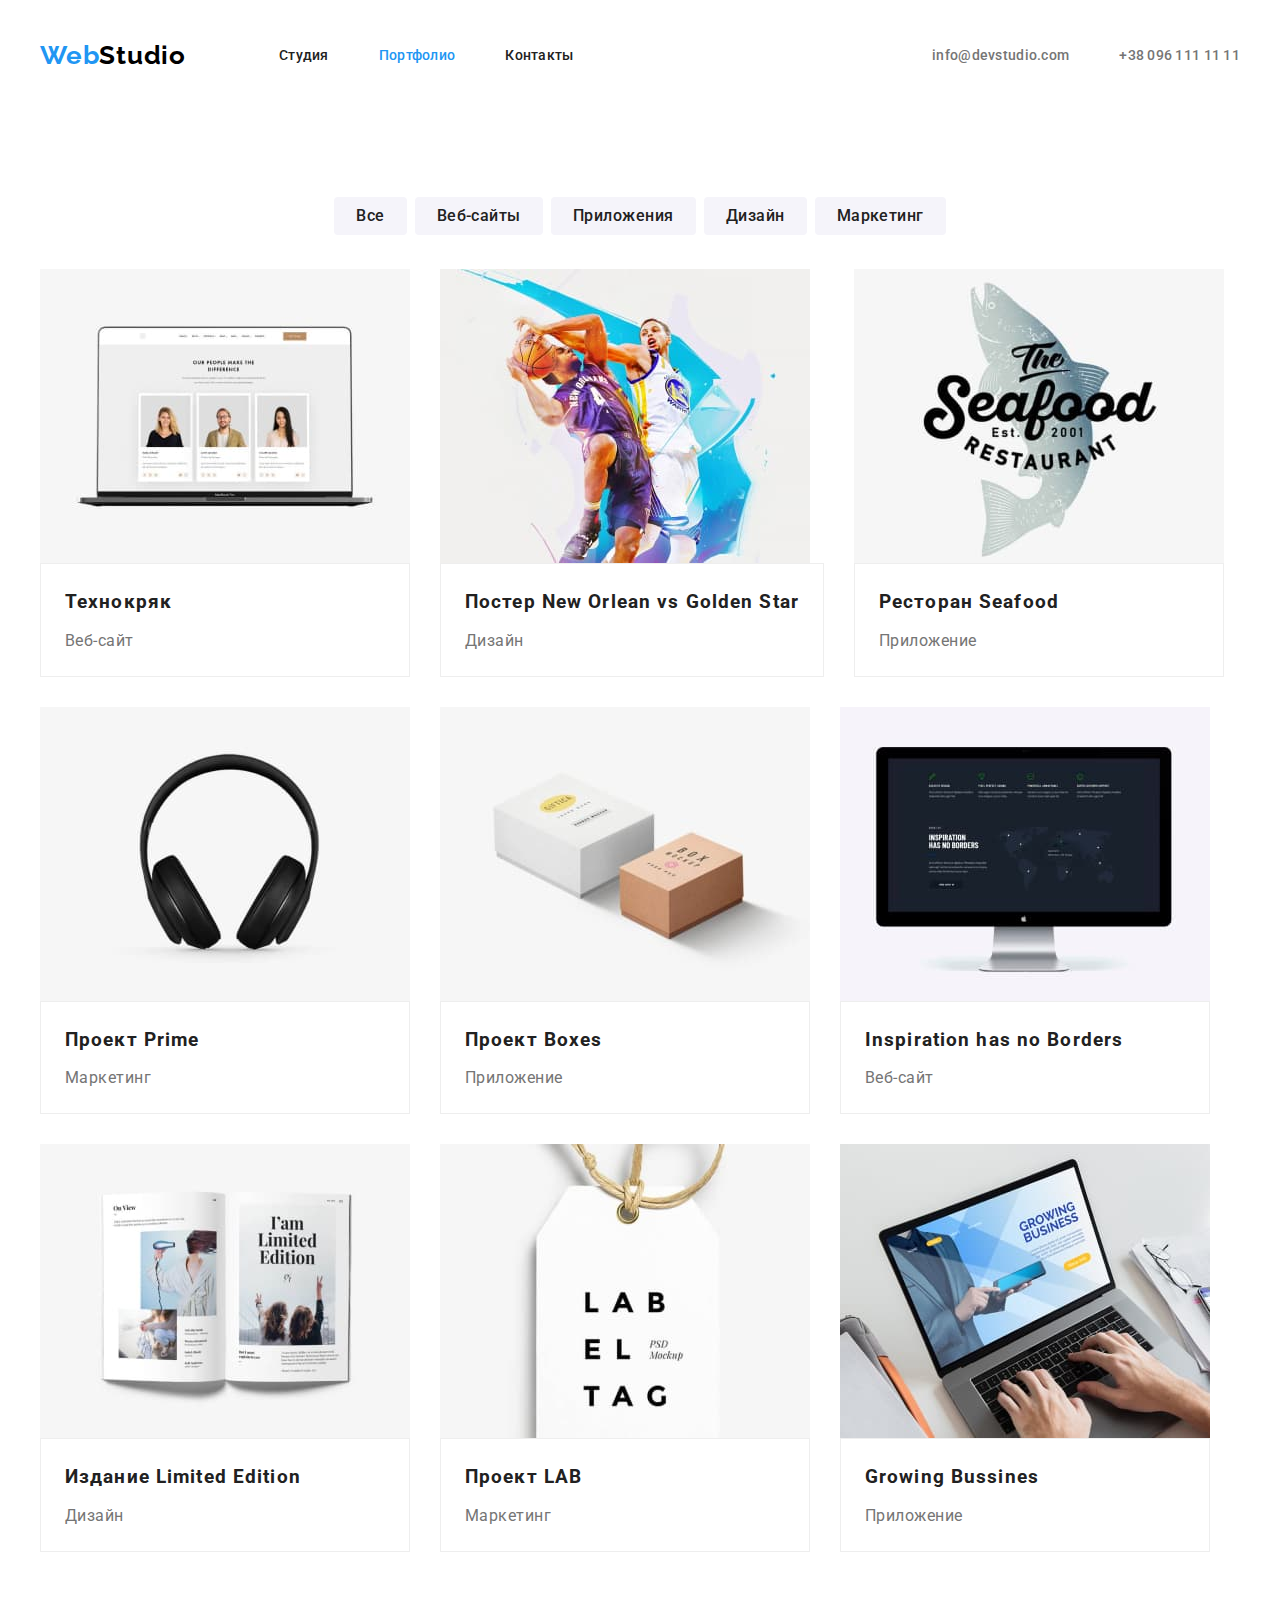
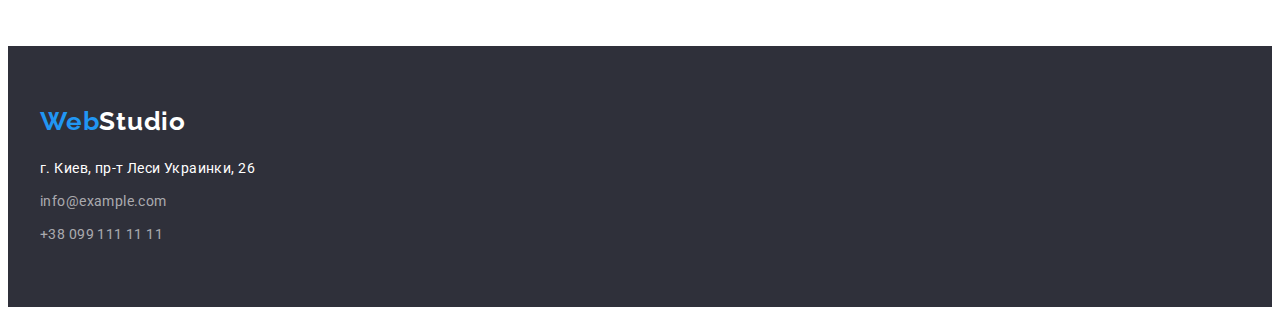
==== portfolio.html @ 2a8b315e "склонировала пред. репозиторий" ====
<!DOCTYPE html>
<html lang="ru">

<head>
    <meta charset="UTF-8" />
    <meta name="viewport" content="width=device-width, initial-scale=1.0" />
    <title>Document</title>
    <link rel="preconnect" href="https://fonts.gstatic.com">
    <link href="https://fonts.googleapis.com/css2?family=Raleway:wght@700&family=Roboto:wght@400;500;700;900&display=swap" rel="stylesheet">
    <link rel="stylesheet" href="./css/style.css">
</head>

<body>

    <!-- Верхняя линия -->

    <header class="header">
        <div class="container header-container">
          <nav class="navigation">
              <a class="logo-header link" href="">
                  <span class="first-word">Web</span>Studio
              </a>
  
              <ul class="menu list"> 
                  <li class="menu-item">
                      <a class="menu-link link" href="index.html">Студия</a>
                  </li>
                  <li class="menu-item">
                      <a class="menu-link link current" href="portfolio.html">Портфолио</a>
                  </li>
                  <li class="menu-item">
                      <a class="menu-link link" href="">Контакты</a>
                  </li>   
              </ul>
          </nav>
          <ul class="menu list">
              <li>
                <a class="contact link" href="mailto:info@devstudio.com">info@devstudio.com</a>
              </li>
             <li class="contact-menu">
                <a class="contact link" href="tel:+380961111111">+38 096 111 11 11</a>
              </li>
          </ul>
        </div>
         
      </header>
  

    <main>

        <section class="section">

         <!-- Фильтр -->

            <div class="container">
                <h1 hidden>Портфолио</h1>
                <ul class="filter list">
                    <li class="filter-button">
                        <button  class="portfolio-button" type="button">Все</button>
                    </li>
                    <li class="filter-button">
                        <button  class="portfolio-button" type="button">Веб-сайты</button>
                    </li>
                    <li class="filter-button">
                        <button  class="portfolio-button" type="button">Приложения</button>
                    </li>
                    <li class="filter-button">
                        <button  class="portfolio-button" type="button">Дизайн</button>
                    </li>
                    <li class="filter-button">
                        <button  class="portfolio-button" type="button">Маркетинг</button>
                    </li>
                </ul>
        
         <!-- Портфолио -->
    
                <ul class="card-set list">

                    <li class="item">
                                <img src="./images/website.jpg" 
                                alt="Веб-сайт Технокряк" 
                                width="370" height="294"/>

                            <div class="card-content">
                                <h3 class="card-desc">Технокряк</h3>
                                <p class="card-text">Веб-сайт</p>
                            </div>
                    </li>

                    <li class="item">
                            <img src="./images/design-new-orlean.jpg" 
                            alt="Постер Нью Орлеан и Голден Стар" 
                            width="370" height="294"/>

                        <div class="card-content">
                            <h3 class="card-desc">Постер New Orlean vs Golden Star</h3>
                            <p class="card-text">Дизайн</p>
                        </div>
                    </li>

                    <li class="item">
                                <img src="./images/app-seafood.jpg" 
                                alt="Ресторан Си фуд" 
                                width="370" height="294"/>

                            <div class="card-content">
                                <h3 class="card-desc">Ресторан Seafood</h3>
                                <p class="card-text">Приложение</p>
        
                            </div>
                    </li>

                    <li class="item">
                                <img src="./images/marketing-prime.jpg" 
                                alt="Большие черные наушники" 
                                width="370" height="294"/>

                            <div class="card-content">
                                <h3 class="card-desc">Проект Prime</h3>
                                <p class="card-text">Маркетинг</p>
        
                            </div>
                    </li>

                    <li class="item">
                                <img src="./images/app-boxes.jpg" 
                                alt="Белая и коричневая коробка" 
                                width="370" height="294"/>

                            <div class="card-content">
                                <h3 class="card-desc">Проект Boxes</h3>
                                <p class="card-text">Приложение</p>
                            </div>
    
                    </li>

                    <li class="item">
                                <img 
                                src="./images/website-inspiration.jpg" 
                                alt="Моноблок Эпл Ай Мак" 
                                width="370" height="294"
                                />

                            <div class="card-content">
                                <h3 class="card-desc">Inspiration has no Borders</h3>
                                <p class="card-text">Веб-сайт</p>
                                </div>
                    </li>

                    <li class="item">
                                <img src="./images/design-limited-edition.jpg" 
                                alt="Журнал Лимитед Эдишион" 
                                width="370" height="294"/>

                            <div class="card-content">
                                <h3 class="card-desc">Издание Limited Edition</h3>
                                <p class="card-text">Дизайн</p>
                            </div>
                    </li>

                    <li class="item">
                                <img src="./images/marketing-lab.jpg" 
                                alt="Табличка с надписью" 
                                width="370" height="294"/>

                            <div class="card-content">
                                <h3 class="card-desc">Проект LAB</h3>
                                <p class="card-text">Маркетинг</p>
                            </div>
                    </li>

                    <li class="item">
                                <img src="./images/app-growing-bussines.jpg" 
                                alt="Человек делает презентацию на ноутбуке" 
                                width="370" height="294"/>

                            <div class="card-content">
                                <h3 class="card-desc">Growing Bussines</h3>
                                <p class="card-text">Приложение</p>
                            </div>
                    </li>
                </ul>
            </div>
        </section>
        </div>
    </main>

    <!-- Футер -->
    <footer class="footer">
        <div class="container footer-container">
            <a class="logo-footer link" href=""><span class="first-word">Web</span><span class="second-word">Studio</span></a>
            <address class="address">
                <ul class="list">
                    <li class="address-item">
                        <a class="adress-link" href="">г. Киев, пр-т Леси Украинки, 26</a>
                    </li>
                    <li class="address-item">
                        <a class="contact-link" href="mailto:info@example.com">info@example.com</a>
                    </li>
                    <li class="address-item">
                        <a class="contact-link" href="tel:+380991111111">+38 099 111 11 11</a>
                    </li>
                </ul>
            </address>
        </div>
    </footer>
</body>

</html>
---- css/style.css ----
:root {
    --accent-color:#2196F3;
    --title-text-color: #212121;
    --primary-text-color: #757575;
    --secondary-text-color: #FFFFFF;
    --grey-bg-color: #2F303A;
    --white-bg-color: #E5E5E5;
}

body {
    font-family: "Roboto", sans-serif;
    font-style: normal;
    font-weight: 400;
    background-color: var(--secondary-text-color);
    color: var(--primary-text-color);
}

/*Верхняя линия*/

.header {
    background-color: var(--secondary-text-color);
    border-bottom: 1px #ECECEC;
}

.header-container {
    display: flex;
    align-items: center;
    justify-content: space-between;
    padding-top: 32px;
    padding-bottom: 32px;
}

.navigation {
    display: flex;
    align-items: center;
}

.logo-header{
    color: #000000;
    font-family: Raleway;
    font-weight: 700;
    font-size: 26px;
    line-height: 1.2;
    letter-spacing: 0.03em;
    margin-right: 93px;
}

.link {
    text-decoration: none;
}

.link:focus,
.link:hover {
    color: var(--accent-color);
}

.first-word {
    color: var(--accent-color);
}

.menu {
    font-weight: 500;
    font-size: 14px;
    line-height: 1.14;
    letter-spacing: 0.02em;
    display: flex;
}

.list {
    list-style-type: none;
}

.menu-item:not(:last-child) {
    margin-right: 50px;
}

.menu-link {
    color: var(--title-text-color);
}

.current {
    color: var(--accent-color);
}

.contact {
    color: var(--primary-text-color);
}

.contact-menu {
    margin-left: 50px;
}
/*Шапка сайта*/

.hero {
    background-color: var(--grey-bg-color);
}

.hero-container {
    display: flex;
    flex-direction: column;
    align-items: center;
    padding-top: 200px;
    padding-bottom: 200px;
}

.hero-title {
    font-weight: 900;
    font-size: 44px;
    line-height: 1.4;
    letter-spacing: 0.06em;
    color: var(--secondary-text-color);
    margin-bottom: 30px;
    width: 696px;
    text-align: center;
    text-transform: uppercase;
}

.button {
    font-weight: 700;
    font-size: 16px;
    line-height: 1.88;
    letter-spacing: 0.06em;
    color: var(--secondary-text-color);
    background-color: var(--accent-color);
    cursor: pointer;
    min-width: 200px;
    height: 50px;
    box-shadow: 0px 4px 4px rgba(0, 0, 0, 0.15);
    border-radius: 4px;
}

.button:hover,
.button:focus {
    color: var(--accent-color);
}

/*Особенности*/

.section {
    padding-top: 94px;
    padding-bottom: 94px;
}

.features {
    font-size: 14px;
    line-height: 1.71;
    letter-spacing: 0.03em;
    display: flex;
    justify-content: space-between;
    margin-left: -30px;
}

.feature-item {
    margin-left: 30px;
}

.feature-title {
    font-weight: 700;
    line-height: 1.14;
    color: var(--title-text-color);
    text-transform: uppercase;
    margin-bottom: 10px;
}

/*Чем мы занимаемся*/

.heading {
    font-weight: 700;
    font-size: 36px;
    line-height: 1.17;
    letter-spacing: 0.03em;
    text-align: center;
    color: var(--title-text-color);
    margin-bottom: 50px;
}

.work-container {
    display: flex;
    align-items: center;
    margin-left: -30px;
}
 
.work-item {
    margin-left: 30px;

}

/*Наша команда*/

.team {
    background-color: #F5F4FA;
}

.team-container {
    display: flex;
    align-items: center;
    margin-left: -30px;
}

.team-desc {
    font-weight: 500;
    font-size: 16px;
    line-height: 1.17;
    letter-spacing: 0.03em;
    color: var(--title-text-color);
    margin-left: 30px;
    text-align: center;
    background: #ffffff;
    box-shadow: 0px 1px 3px rgba(0, 0, 0, 0.12), 0px 1px 1px rgba(0, 0, 0, 0.14),
    0px 2px 1px rgba(0, 0, 0, 0.2);
    border-radius: 0px 0px 4px 4px;
}

.person-name {
    margin-bottom: 10px;
    margin-top: 30px;
}

.job-name {
    font-weight: 400;
    color: var(--primary-text-color);
    padding-bottom: 30px;
}

/*Футер*/

.footer {
    background-color: var(--grey-bg-color);
    padding-top: 60px;
    padding-bottom: 60px;
}

.footer-container {
    display: flex;
    flex-direction: column;
}

.address {
    margin-top: 20px;
}

.second-word {
    color: var(--secondary-text-color);
}

.address-item {
    font-style: normal;
    font-size: 14px;
    line-height: 1.71;
    letter-spacing: 0.03em;
}

.address-item:not(:last-child) {
    margin-bottom: 9px;
}

.adress-link {
    color: var(--secondary-text-color);
    text-decoration: none;
}

.adress-link:focus,
.adress-link:hover {
    color: var(--accent-color);
}

.contact-link {
    color: rgba(255, 255, 255, 0.6);
    text-decoration: none;
}
 
.contact-link:hover,
.contact-link:focus {
    color: var(--accent-color);
}

/*Портфолио*/

.filter {
    margin-bottom: 34px;
    display: flex;
    justify-content: center;
    margin-left: -8px;
}

.filter-button {
    margin-left: 8px;
}

.portfolio-button {
    font-family: "Roboto", sans-serif;
    font-weight: 500;
    font-size: 16px;
    line-height: 1.63;
    letter-spacing: 0.03em;
    text-align: center;
    color: var(--title-text-color);
    background-color: #F5F4FA;
    cursor: pointer;
    border-color: currentColor;
    border-radius: 4px;
    border: none;
    padding: 6px 22px;
}

.portfolio-button:hover,
.portfolio-button:focus {
    background-color: var(--accent-color);
    color: var(--secondary-text-color);
}

.card-desc {
    line-height: 2;
    letter-spacing: 0.06em;
    color: var(--title-text-color);
}

.card-text {
    font-size: 16px;
    line-height: 1.88;
    letter-spacing: 0.03em;
}

/*Позиционирование*/

h1,
h2,
h3,
h4,
h5,
h6,
p {
    margin-top: 0;
    margin-bottom: 0;
}

ul,
ol {
    margin-top: 0;
    margin-bottom: 0;
    padding-left: 0;
}

img {
    display: block;
    max-width: 100%;
    height: auto;
}

.container {
    width: 1200px;
    padding-left: 15px;
    padding-right: 15px;
    margin: 0 auto;
}



.logo-footer {
    color: #000000;
    font-family: Raleway;
    font-weight: 700;
    font-size: 26px;
    line-height: 1.2;
    letter-spacing: 0.03em;
}





.card {
 background-color: var(--secondary-text-color);
 box-shadow: 0px 1px 3px rgba(0, 0, 0, 0.12), 0px 1px 1px rgba(0, 0, 0, 0.14), 0px 2px 1px rgba(0, 0, 0, 0.2);
 border-radius: 0px 0px 4px 4px;
}

/*Позиционирование портфолио*/



.card-set {
    padding: 0;
    margin: 0;
    display: flex;
    flex-wrap: wrap;
    margin-left: -30px;
    margin-top: -30px;
}

.card-set > .item {
    margin-left: 30px;
    margin-top: 30px;
  }
  
  .portfolio-card {
    background: #FFFFFF;
    box-sizing: border-box;
  }
  
  .card-content {
    padding: 20px 24px;
    border: 1px solid #EEEEEE;
  }
  
  .card-text {
    margin-top: 4px;
  }
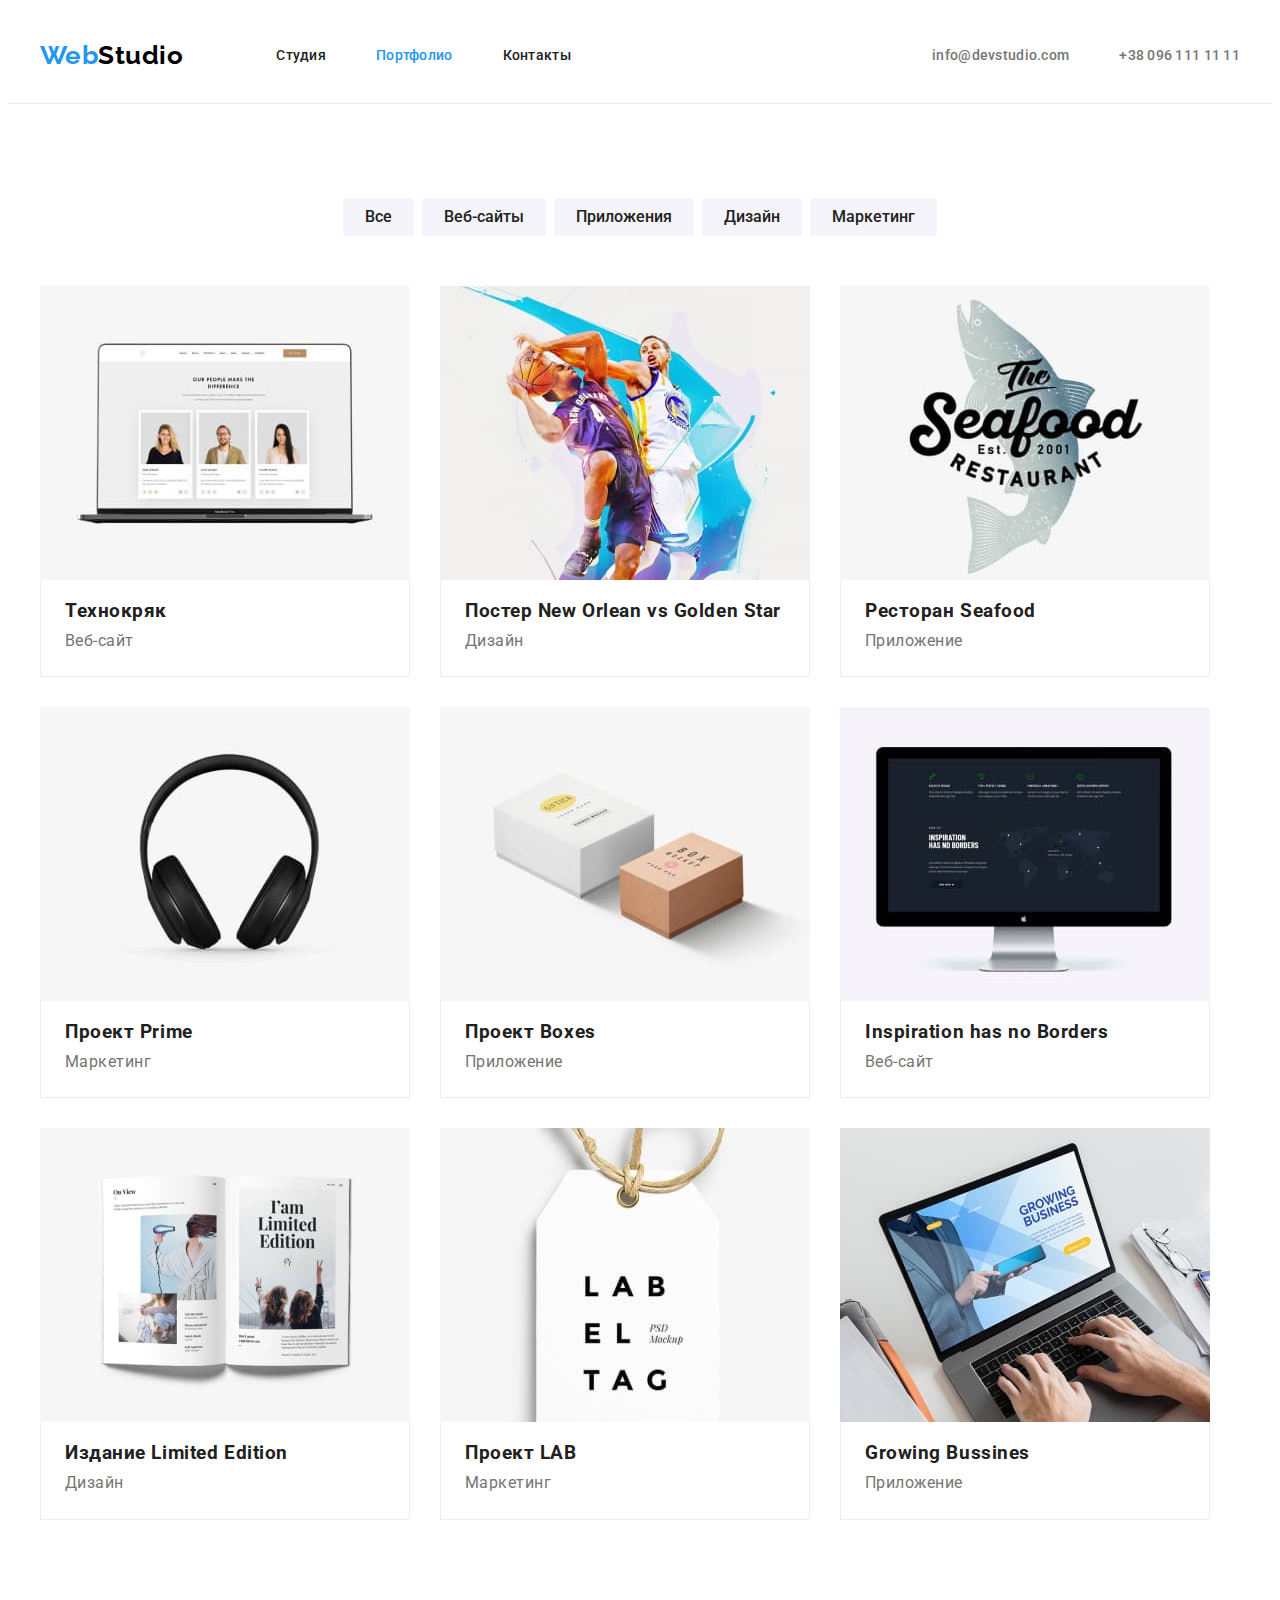
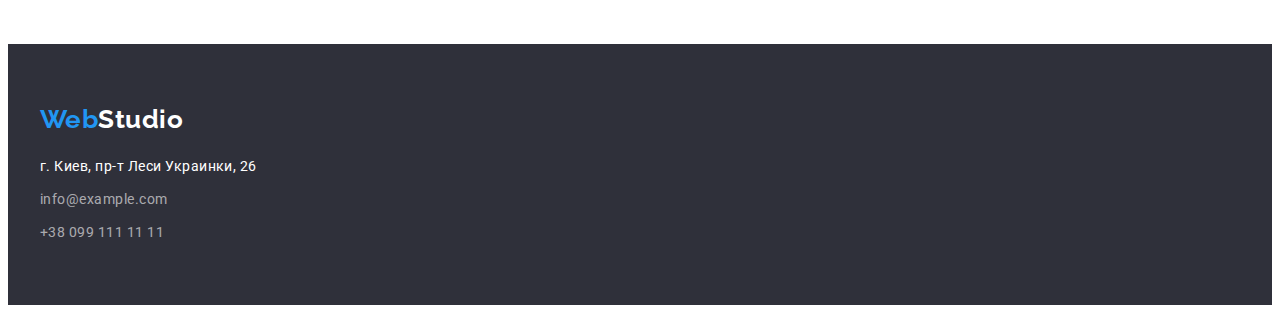
==== commit 741e23bc: "склонировала пред 3 дз, с исправлением" ====
--- a/portfolio.html
+++ b/portfolio.html
@@ -7,6 +7,7 @@
     <title>Document</title>
     <link rel="preconnect" href="https://fonts.gstatic.com">
     <link href="https://fonts.googleapis.com/css2?family=Raleway:wght@700&family=Roboto:wght@400;500;700;900&display=swap" rel="stylesheet">
+    <link rel="stylesheet" href="https://cdnjs.cloudflare.com/ajax/libs/modern-normalize/1.0.0/modern-normalize.min.css" integrity="sha512-ISS7cAi1PEhQ8jnbJpJZMd29NlhNj4AWYyLOSp2CE/CsHxTCu+r+t0D2yoJudVrd0/8fTVPUVDzY5Tvli75u/g==" crossorigin="anonymous" referrerpolicy="no-referrer" />
     <link rel="stylesheet" href="./css/style.css">
 </head>
 
@@ -77,20 +78,24 @@
                 <ul class="card-set list">
 
                     <li class="item">
-                                <img src="./images/website.jpg" 
-                                alt="Веб-сайт Технокряк" 
-                                width="370" height="294"/>
-
-                            <div class="card-content">
-                                <h3 class="card-desc">Технокряк</h3>
-                                <p class="card-text">Веб-сайт</p>
-                            </div>
-                    </li>
-
-                    <li class="item">
-                            <img src="./images/design-new-orlean.jpg" 
+                            <img 
+                            src="./images/website.jpg" 
+                            alt="Веб-сайт Технокряк" 
+                            width="370" height="294"
+                            />
+
+                        <div class="card-content">
+                            <h3 class="card-desc">Технокряк</h3>
+                            <p class="card-text">Веб-сайт</p>
+                        </div>
+                    </li>
+
+                    <li class="item">
+                            <img 
+                            src="./images/design-new-orlean.jpg" 
                             alt="Постер Нью Орлеан и Голден Стар" 
-                            width="370" height="294"/>
+                            width="370" height="294"
+                            />
 
                         <div class="card-content">
                             <h3 class="card-desc">Постер New Orlean vs Golden Star</h3>
@@ -99,9 +104,11 @@
                     </li>
 
                     <li class="item">
-                                <img src="./images/app-seafood.jpg" 
+                                <img 
+                                src="./images/app-seafood.jpg" 
                                 alt="Ресторан Си фуд" 
-                                width="370" height="294"/>
+                                width="370" height="294"
+                                />
 
                             <div class="card-content">
                                 <h3 class="card-desc">Ресторан Seafood</h3>
@@ -111,9 +118,11 @@
                     </li>
 
                     <li class="item">
-                                <img src="./images/marketing-prime.jpg" 
+                                <img 
+                                src="./images/marketing-prime.jpg" 
                                 alt="Большие черные наушники" 
-                                width="370" height="294"/>
+                                width="370" height="294"
+                                />
 
                             <div class="card-content">
                                 <h3 class="card-desc">Проект Prime</h3>
@@ -123,9 +132,11 @@
                     </li>
 
                     <li class="item">
-                                <img src="./images/app-boxes.jpg" 
+                                <img 
+                                src="./images/app-boxes.jpg" 
                                 alt="Белая и коричневая коробка" 
-                                width="370" height="294"/>
+                                width="370" height="294"
+                                />
 
                             <div class="card-content">
                                 <h3 class="card-desc">Проект Boxes</h3>
@@ -148,9 +159,11 @@
                     </li>
 
                     <li class="item">
-                                <img src="./images/design-limited-edition.jpg" 
+                                <img 
+                                src="./images/design-limited-edition.jpg" 
                                 alt="Журнал Лимитед Эдишион" 
-                                width="370" height="294"/>
+                                width="370" height="294"
+                                />
 
                             <div class="card-content">
                                 <h3 class="card-desc">Издание Limited Edition</h3>
@@ -159,9 +172,11 @@
                     </li>
 
                     <li class="item">
-                                <img src="./images/marketing-lab.jpg" 
+                                <img 
+                                src="./images/marketing-lab.jpg" 
                                 alt="Табличка с надписью" 
-                                width="370" height="294"/>
+                                width="370" height="294"
+                                />
 
                             <div class="card-content">
                                 <h3 class="card-desc">Проект LAB</h3>
@@ -170,9 +185,11 @@
                     </li>
 
                     <li class="item">
-                                <img src="./images/app-growing-bussines.jpg" 
+                                <img 
+                                src="./images/app-growing-bussines.jpg" 
                                 alt="Человек делает презентацию на ноутбуке" 
-                                width="370" height="294"/>
+                                width="370" height="294"
+                                />
 
                             <div class="card-content">
                                 <h3 class="card-desc">Growing Bussines</h3>
--- a/css/style.css
+++ b/css/style.css
@@ -13,13 +13,14 @@
     font-weight: 400;
     background-color: var(--secondary-text-color);
     color: var(--primary-text-color);
+    letter-spacing: 0.03em;
 }
 
 /*Верхняя линия*/
 
 .header {
     background-color: var(--secondary-text-color);
-    border-bottom: 1px #ECECEC;
+    border-bottom: 1px solid #ECECEC;
 }
 
 .header-container {
@@ -41,7 +42,6 @@
     font-weight: 700;
     font-size: 26px;
     line-height: 1.2;
-    letter-spacing: 0.03em;
     margin-right: 93px;
 }
 
@@ -144,7 +144,6 @@
 .features {
     font-size: 14px;
     line-height: 1.71;
-    letter-spacing: 0.03em;
     display: flex;
     justify-content: space-between;
     margin-left: -30px;
@@ -168,7 +167,6 @@
     font-weight: 700;
     font-size: 36px;
     line-height: 1.17;
-    letter-spacing: 0.03em;
     text-align: center;
     color: var(--title-text-color);
     margin-bottom: 50px;
@@ -201,7 +199,6 @@
     font-weight: 500;
     font-size: 16px;
     line-height: 1.17;
-    letter-spacing: 0.03em;
     color: var(--title-text-color);
     margin-left: 30px;
     text-align: center;
@@ -211,15 +208,20 @@
     border-radius: 0px 0px 4px 4px;
 }
 
+.team-card {
+    padding-top: 30px;
+    padding-bottom: 30px;
+}
+
 .person-name {
     margin-bottom: 10px;
-    margin-top: 30px;
+    /*margin-top: 30px;*/
 }
 
 .job-name {
     font-weight: 400;
     color: var(--primary-text-color);
-    padding-bottom: 30px;
+   /* padding-bottom: 30px;*/
 }
 
 /*Футер*/
@@ -235,6 +237,14 @@
     flex-direction: column;
 }
 
+.logo-footer {
+    color: #000000;
+    font-family: Raleway;
+    font-weight: 700;
+    font-size: 26px;
+    line-height: 1.2;
+}
+
 .address {
     margin-top: 20px;
 }
@@ -247,7 +257,6 @@
     font-style: normal;
     font-size: 14px;
     line-height: 1.71;
-    letter-spacing: 0.03em;
 }
 
 .address-item:not(:last-child) {
@@ -277,9 +286,11 @@
 /*Портфолио*/
 
 .filter {
-    margin-bottom: 34px;
+    margin-bottom: 50px;
     display: flex;
     justify-content: center;
+    align-items: center;
+    height: 100%;
     margin-left: -8px;
 }
 
@@ -292,7 +303,6 @@
     font-weight: 500;
     font-size: 16px;
     line-height: 1.63;
-    letter-spacing: 0.03em;
     text-align: center;
     color: var(--title-text-color);
     background-color: #F5F4FA;
@@ -309,16 +319,43 @@
     color: var(--secondary-text-color);
 }
 
+.card-set {
+    display: flex;
+    flex-wrap: wrap;
+   /* margin-right: -30px;
+    margin-bottom: -30px;*/
+}
+
+.item {
+    margin-right: 30px;
+    margin-bottom: 30px;
+}
+
+.item:nth-child(3n+3){
+    margin-right: -30px;
+}
+
+.card-link {
+    display: block;
+}
+
+.card-content {
+    padding: 20px 24px;
+    background-color: var(--secondary-text-color);
+    border-left: 1px solid #eeeeee;
+    border-right: 1px solid #eeeeee;
+    border-bottom: 1px solid #eeeeee;
+}
+
 .card-desc {
-    line-height: 2;
-    letter-spacing: 0.06em;
+    letter-spacing: 0.03em;
     color: var(--title-text-color);
 }
 
 .card-text {
     font-size: 16px;
     line-height: 1.88;
-    letter-spacing: 0.03em;
+    margin-top: 4px;
 }
 
 /*Позиционирование*/
@@ -352,57 +389,4 @@
     padding-left: 15px;
     padding-right: 15px;
     margin: 0 auto;
-}
-
-
-
-.logo-footer {
-    color: #000000;
-    font-family: Raleway;
-    font-weight: 700;
-    font-size: 26px;
-    line-height: 1.2;
-    letter-spacing: 0.03em;
-}
-
-
-
-
-
-.card {
- background-color: var(--secondary-text-color);
- box-shadow: 0px 1px 3px rgba(0, 0, 0, 0.12), 0px 1px 1px rgba(0, 0, 0, 0.14), 0px 2px 1px rgba(0, 0, 0, 0.2);
- border-radius: 0px 0px 4px 4px;
-}
-
-/*Позиционирование портфолио*/
-
-
-
-.card-set {
-    padding: 0;
-    margin: 0;
-    display: flex;
-    flex-wrap: wrap;
-    margin-left: -30px;
-    margin-top: -30px;
-}
-
-.card-set > .item {
-    margin-left: 30px;
-    margin-top: 30px;
-  }
-  
-  .portfolio-card {
-    background: #FFFFFF;
-    box-sizing: border-box;
-  }
-  
-  .card-content {
-    padding: 20px 24px;
-    border: 1px solid #EEEEEE;
-  }
-  
-  .card-text {
-    margin-top: 4px;
-  }+} 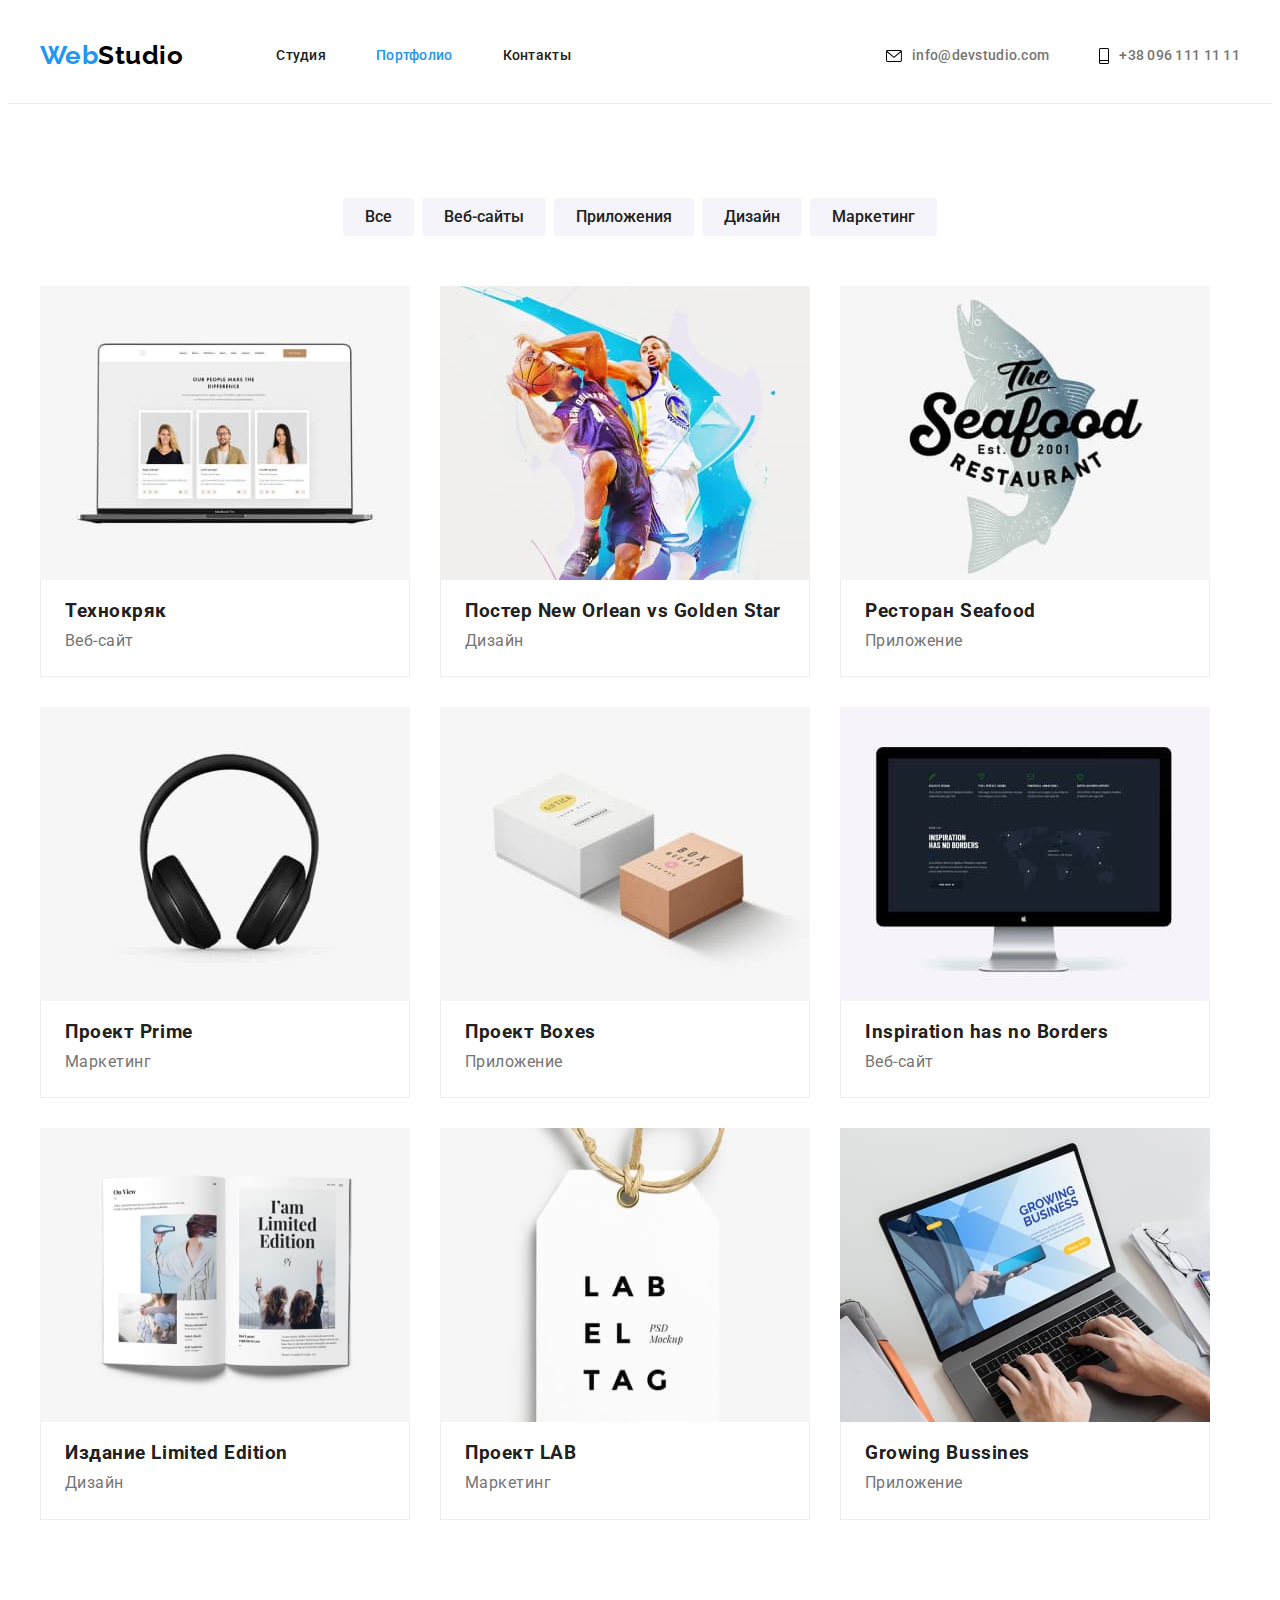
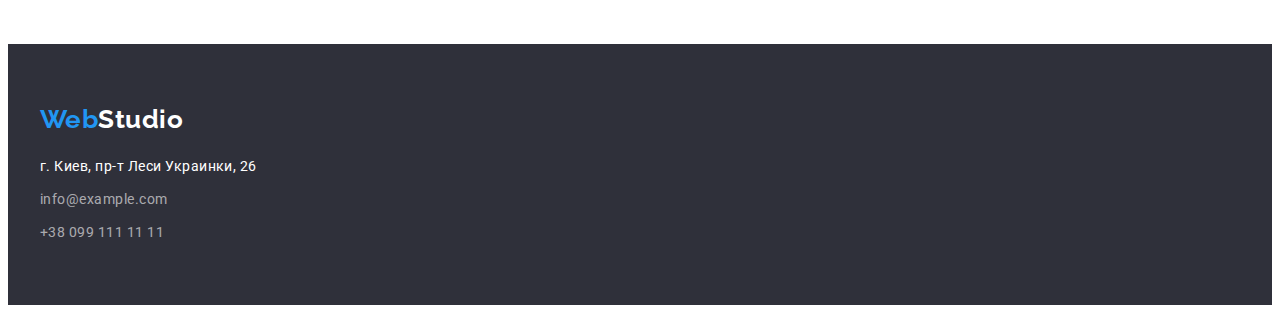
==== commit a87c7d07: "добавила соцсети к карточкам работников" ====
--- a/portfolio.html
+++ b/portfolio.html
@@ -35,17 +35,25 @@
               </ul>
           </nav>
           <ul class="menu list">
-              <li>
-                <a class="contact link" href="mailto:info@devstudio.com">info@devstudio.com</a>
+              <li class="contact-menu">
+                <a class="contact link" href="mailto:info@devstudio.com">
+                  <svg width="16" heigth="12" class="mail-icon">
+                      <use href="./images/icons.svg#icon-mail"></use>
+                  </svg>  
+                      info@devstudio.com</a>
               </li>
              <li class="contact-menu">
-                <a class="contact link" href="tel:+380961111111">+38 096 111 11 11</a>
+                <a class="contact link" href="tel:+380961111111">
+                  <svg width="10" heigth="16" class="phone-icon">
+                      <use href="./images/icons.svg#icon-smartphone"></use>
+                  </svg>  
+                      +38 096 111 11 11</a>
               </li>
           </ul>
         </div>
          
       </header>
-  
+    
 
     <main>
 
--- a/css/style.css
+++ b/css/style.css
@@ -84,15 +84,61 @@
 
 .contact {
     color: var(--primary-text-color);
+    display: flex;
+    align-items: center;
+    justify-content: center;
 }
 
 .contact-menu {
-    margin-left: 50px;
-}
+    display: flex;
+    align-items: center;
+    justify-content: center;
+}
+
+.contact-menu:not(:last-child) {
+    margin-right: 50px; 
+}
+
+.mail-icon {
+    width: 16px;
+    height: 12px;
+    margin-right: 10px;
+}
+
+.link:hover .mail-icon,
+.link:focus .mail-icon:focus {
+    fill: var(--accent-color);
+}
+
+.phone-icon {
+    width: 10px;
+    height: 16px;
+    margin-right: 10px;   
+}
+
+.link:hover .phone-icon,
+.link:focus .phone-icon {
+    fill: var(--accent-color);
+}
+
+
 /*Шапка сайта*/
 
 .hero {
-    background-color: var(--grey-bg-color);
+    height: 600px;
+    max-width: 1600px;
+    
+    background-image: linear-gradient(
+        to right,
+        rgba(47, 48, 58, 0.4),
+        rgba(47, 48, 58, 0.4)
+        ),
+        url(../images/bg-hero.jpg);
+    background-size: cover;
+    background-position: center;
+    background-repeat: no-repeat;
+    
+    background-color: #2F303A;
 }
 
 .hero-container {
@@ -153,6 +199,20 @@
     margin-left: 30px;
 }
 
+.feature-item-color {
+    background-color: #F5F4FA;
+    height: 120px;
+    text-align: center;
+    padding-top: 25px;
+    padding-bottom: 25px;
+    margin-bottom: 30px;
+}
+
+.item-icon {
+    width: 70px;
+    height: 70px;
+}
+
 .feature-title {
     font-weight: 700;
     line-height: 1.14;
@@ -222,6 +282,80 @@
     font-weight: 400;
     color: var(--primary-text-color);
    /* padding-bottom: 30px;*/
+}
+
+.social-list {
+    display: flex;
+    align-items: center;
+    justify-content: center;
+    margin-top: 16px;
+    height: 100%;
+}
+
+.social-list-item {
+    width: 44px;
+    height: 44px;
+    display: flex;
+    align-items: center;
+    justify-content: center;
+
+}
+
+
+
+.social-list-item-link {
+    display: block;
+    padding: 12px;
+    border-radius: 50%;
+    color: #AFB1B8;
+}
+
+.social-list-item-link:hover,
+.social-list-item-link:focus {
+    color: var(--secondary-text-color);
+    background-color: var(--accent-color);
+    cursor: pointer;
+}
+
+.social-list-icon {
+    width: 20px;
+    height: 20px;
+}
+
+/*Постоянные клиенты*/
+
+.clients {
+    display: flex;
+}
+
+.clients-item {
+    width: 170px;
+    height: 92px;
+}
+
+.clients-item:not(:last-child) {
+    margin-right: 30px;
+}
+
+.clients-link {
+    display: flex;
+    justify-content: center;
+    align-items: center;
+    width: 100%;
+    height: 100%;
+    border: 1px solid #afb1b8;
+    border-radius: 4px;
+    color: #afb1b8;
+}
+
+.clients-icon {
+    width: 106px;
+    height: 60px;
+}
+
+.clients-icon:focus,
+.clients-icon:hover {
+    color: var(--accent-color);
 }
 
 /*Футер*/
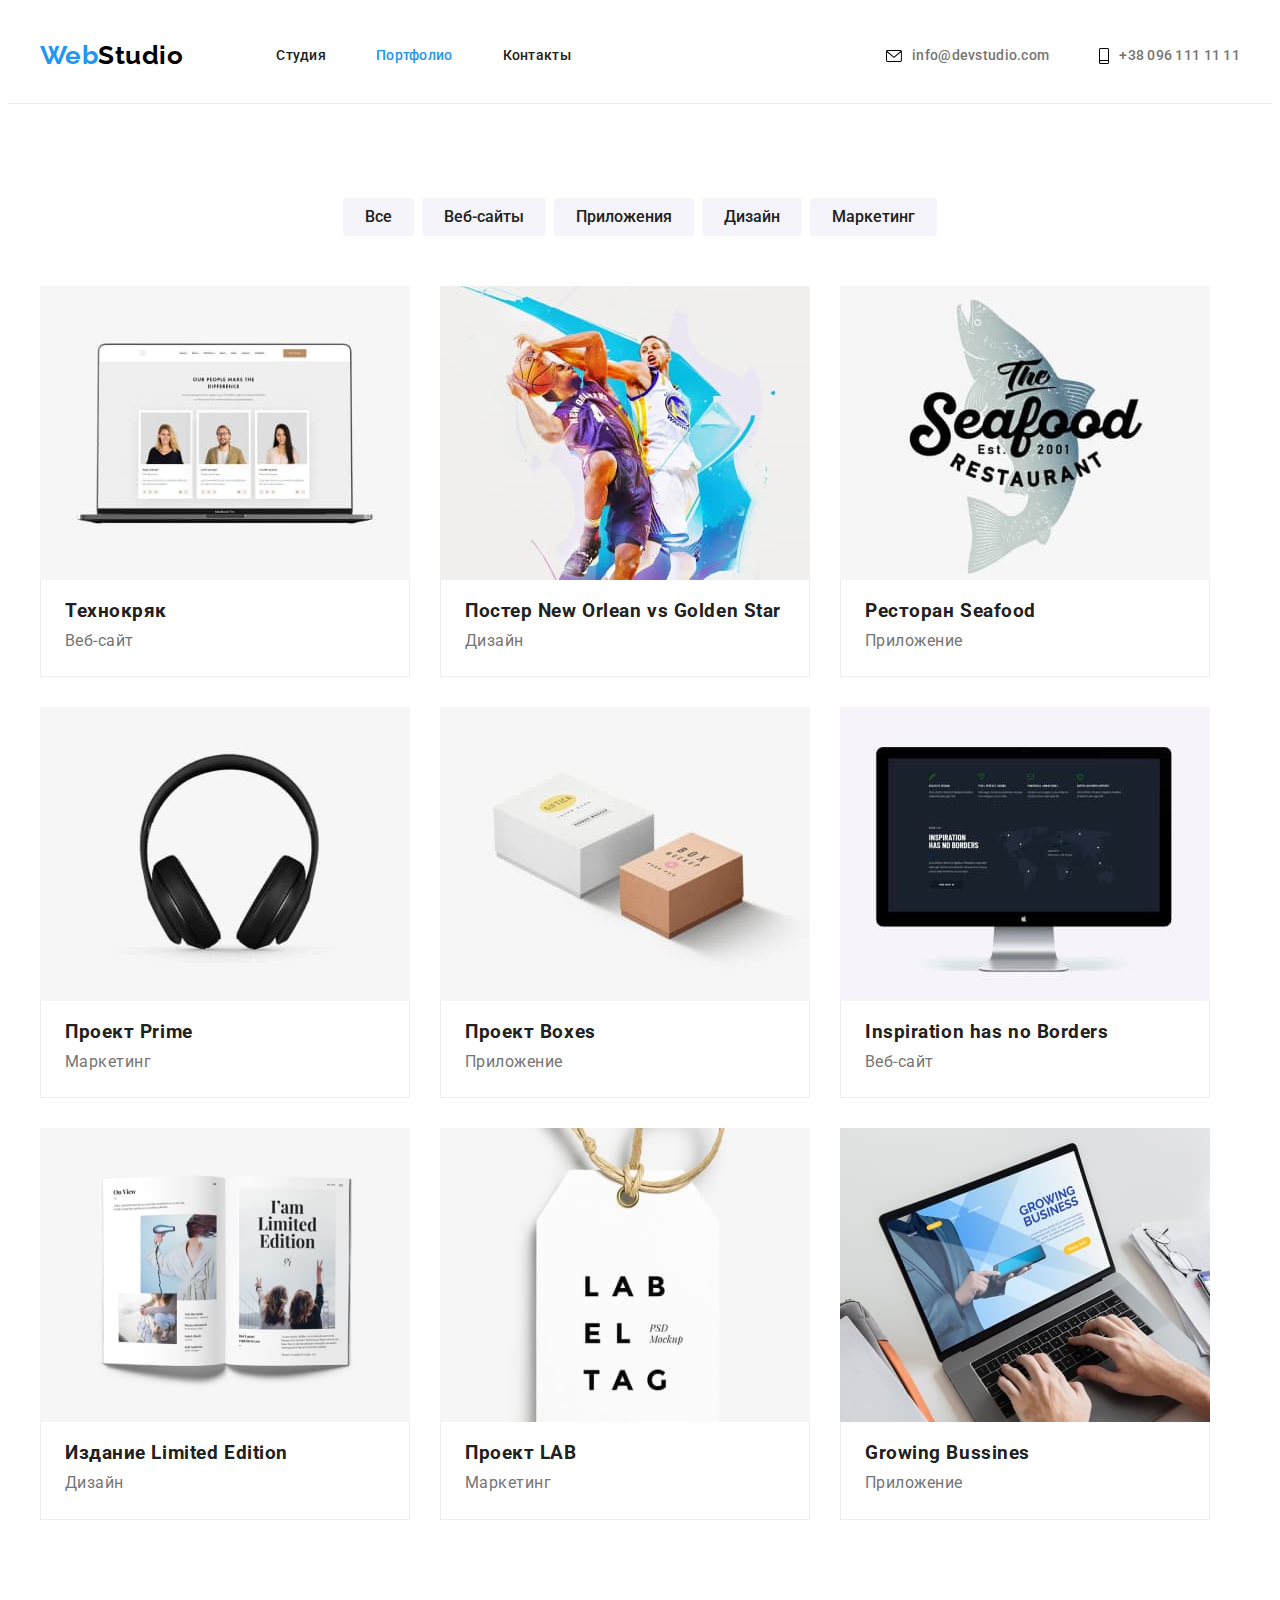
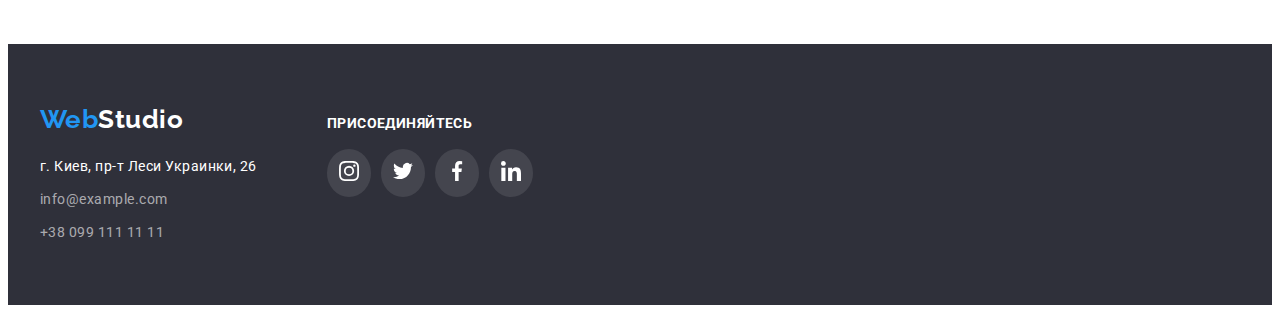
==== commit 4cc089b7: "добавила иконки в футер" ====
--- a/portfolio.html
+++ b/portfolio.html
@@ -213,6 +213,7 @@
     <!-- Футер -->
     <footer class="footer">
         <div class="container footer-container">
+        <div class="footer-first-part">
             <a class="logo-footer link" href=""><span class="first-word">Web</span><span class="second-word">Studio</span></a>
             <address class="address">
                 <ul class="list">
@@ -228,6 +229,44 @@
                 </ul>
             </address>
         </div>
+
+        <div class="footer-second-part">
+            <p class="social-link-title">присоединяйтесь</p>
+            <ul class="list footer-social-list">
+                <li class="footer-social-list-item">
+                    <a class="footer-social-list-link">
+                        <svg class="social-list-icon">
+                            <use href="./images/icons.svg#icon-instagram"></use>
+                        </svg>
+                    </a>
+                </li>
+
+                <li class="footer-social-list-item">
+                    <a class="footer-social-list-link">
+                        <svg class="social-list-icon">
+                            <use href="./images/icons.svg#icon-twitter"></use>
+                        </svg>
+                    </a>
+                </li>
+
+                <li class="footer-social-list-item">
+                    <a class="footer-social-list-link">
+                        <svg class="social-list-icon">
+                            <use href="./images/icons.svg#icon-facebook"></use>
+                        </svg>
+                    </a>
+                </li>
+
+                <li class="footer-social-list-item">
+                    <a class="footer-social-list-link">
+                        <svg class="social-list-icon">
+                            <use href="./images/icons.svg#icon-linkedin"></use>
+                        </svg>
+                    </a>
+                </li>
+            </ul>
+        </div>
+        </div>
     </footer>
 </body>
 
--- a/css/style.css
+++ b/css/style.css
@@ -368,7 +368,7 @@
 
 .footer-container {
     display: flex;
-    flex-direction: column;
+    align-items: baseline;
 }
 
 .logo-footer {
@@ -415,6 +415,58 @@
 .contact-link:hover,
 .contact-link:focus {
     color: var(--accent-color);
+}
+
+.footer-first-part {
+    margin-right: 70px;
+}
+
+.footer-second-part {
+}
+
+.social-link-title {
+    font-family: Roboto;
+    font-style: normal;
+    font-weight: bold;
+    font-size: 14px;
+    line-height: 16px;
+    letter-spacing: 0.03em;
+    text-transform: uppercase;
+    margin-bottom: 20px;
+
+    color: #FFFFFF;
+
+}
+
+.footer-social-list {
+    display: flex;
+    align-items: center;
+    justify-content: center;
+    margin-top: 20px;
+    height: 100%;
+}
+
+.footer-social-list-item {
+    width: 44px;
+    height: 44px;
+    display: flex;
+    align-items: center;
+    justify-content: center;
+    margin-right: 10px;
+}
+
+.footer-social-list-link {
+    display: block;
+    padding: 12px;
+    border-radius: 50%;
+    color: var(--secondary-text-color);
+    background-color: rgba(255, 255, 255, 0.1);
+}
+
+.footer-social-list-link:hover,
+.footer-social-list-link:focus {
+    background-color: var(--accent-color);
+    cursor: pointer;
 }
 
 /*Портфолио*/
